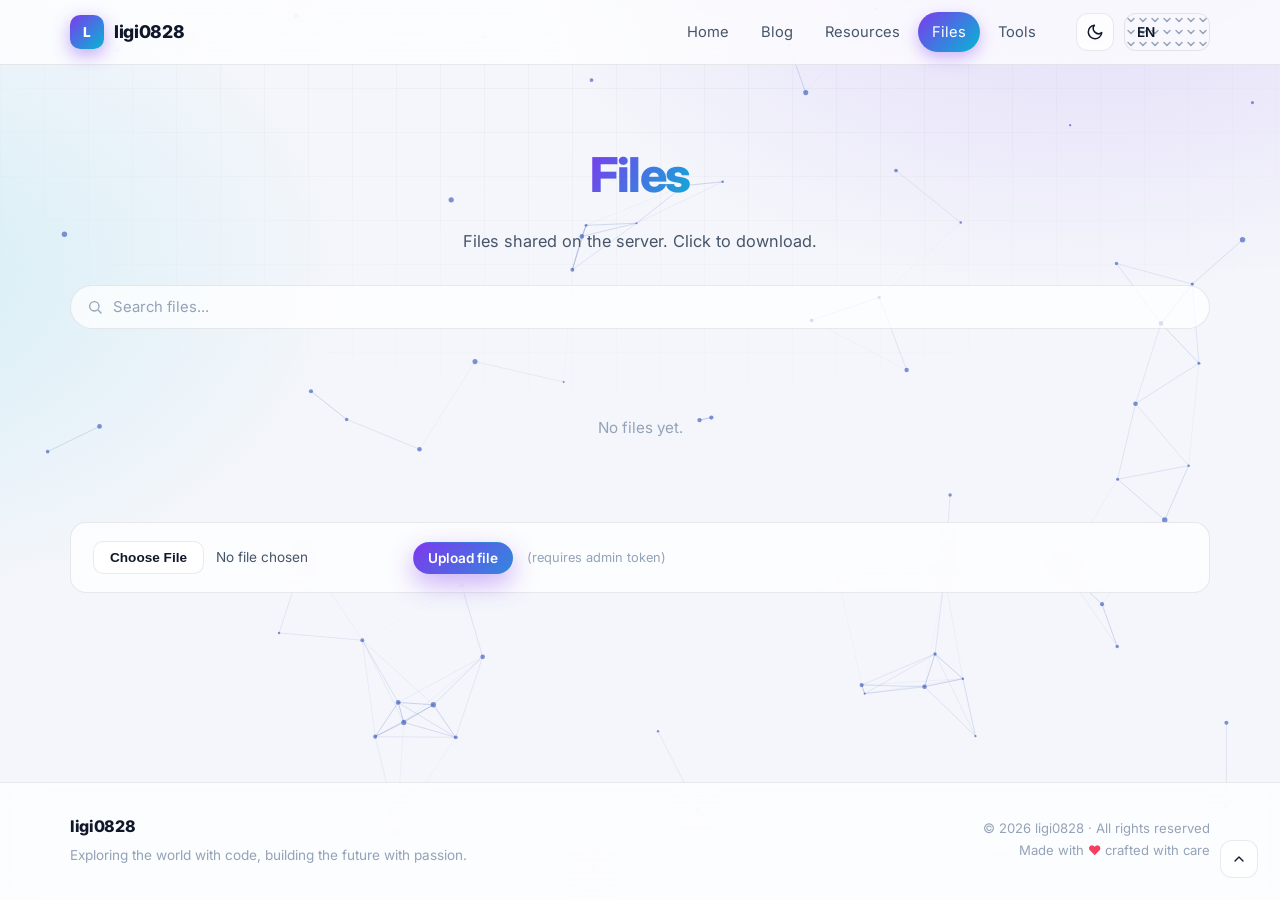
==== files.html @ aa2f769b "Add files via upload" ====
<!DOCTYPE html>
<html lang="zh-CN" data-theme="dark">
<head>
  <meta charset="UTF-8">
  <meta name="viewport" content="width=device-width, initial-scale=1.0">
  <meta name="description" content="ligi0828 的网站文件 — 服务器共享文件下载">
  <meta name="theme-color" content="#0a0e1a">
  <title data-i18n="title.files">网站文件 | ligi0828</title>
  <link rel="icon" href="data:image/svg+xml,%3Csvg xmlns='http://www.w3.org/2000/svg' viewBox='0 0 100 100'%3E%3Cdefs%3E%3ClinearGradient id='g' x1='0' y1='0' x2='1' y2='1'%3E%3Cstop offset='0' stop-color='%237c3aed'/%3E%3Cstop offset='1' stop-color='%2306b6d4'/%3E%3C/linearGradient%3E%3C/defs%3E%3Crect width='100' height='100' rx='24' fill='url(%23g)'/%3E%3Ctext x='50' y='68' font-size='46' font-weight='800' text-anchor='middle' fill='white' font-family='Arial'%3EL%3C/text%3E%3C/svg%3E">
  <link rel="preconnect" href="https://fonts.googleapis.com">
  <link rel="preconnect" href="https://fonts.gstatic.com" crossorigin>
  <link href="https://fonts.googleapis.com/css2?family=Inter:wght@400;600;700;800&display=swap" rel="stylesheet">
  <link rel="stylesheet" href="css/style.css">
</head>
<body data-page="files" class="fade-in">
  <div class="bg"></div>
  <canvas id="particles"></canvas>

  <!-- ================= Nav ================= -->
  <header class="nav">
    <div class="nav-inner">
      <a href="index.html" class="brand">
        <span class="brand-mark">L</span>
        <span>ligi0828</span>
      </a>
      <nav class="nav-links" id="navLinks" aria-label="Main navigation">
        <a href="index.html" class="nav-link" data-i18n="nav.home">首页</a>
        <a href="blog.html" class="nav-link" data-i18n="nav.blog">博客</a>
        <a href="resources.html" class="nav-link" data-i18n="nav.resources">资源</a>
        <a href="files.html" class="nav-link active" data-i18n="nav.files">网站文件</a>
        <a href="tools.html" class="nav-link" data-i18n="nav.tools">网站工具</a>
      </nav>
      <div class="nav-actions">
        <button class="icon-btn" id="themeBtn" data-i18n-aria="theme.toggle" aria-label="切换主题" title="切换主题"></button>
        <select class="lang-select" id="langSelect" aria-label="Language">
          <option value="zh">中文</option>
          <option value="en">EN</option>
          <option value="ru">РУ</option>
          <option value="fr">FR</option>
          <option value="ja">日本語</option>
        </select>
        <button class="icon-btn menu-btn" id="menuBtn" data-i18n-aria="menu.toggle" aria-label="打开菜单">
          <svg width="18" height="18" viewBox="0 0 24 24" fill="none" stroke="currentColor" stroke-width="2" stroke-linecap="round"><path d="M4 7h16M4 12h16M4 17h16"/></svg>
        </button>
      </div>
    </div>
  </header>

  <main>
    <section class="page-head">
      <h1 class="page-title"><span class="grad-text" data-i18n="files.title">网站文件</span></h1>
      <p class="page-sub" data-i18n="files.sub">服务器上共享的文件，点击即可下载。</p>
    </section>

    <div class="toolbar">
      <input type="search" class="search" id="fileSearch" data-i18n-ph="files.search" placeholder="搜索文件...">
    </div>

    <div class="file-list" id="fileList"></div>
    <div id="fileSpinner" class="spin hide"></div>
    <div id="fileEmpty" class="empty hide" data-i18n="files.empty">暂时没有文件。</div>

    <div class="card upload-box hide" id="uploadBox">
      <input type="file" id="uploadInput" data-i18n-aria="files.upload.choose" aria-label="选择文件">
      <button class="btn btn-primary btn-sm" id="uploadBtn" data-i18n="files.upload">上传文件</button>
      <span style="font-size: 0.8rem; color: var(--text-faint)" data-i18n="files.upload.hint">（需要管理员令牌）</span>
    </div>
  </main>

  <!-- ================= Footer ================= -->
  <footer class="footer">
    <div class="footer-inner">
      <div>
        <div class="footer-brand">ligi0828</div>
        <div class="footer-tag" data-i18n="footer.tagline">用代码探索世界，用热爱构建未来。</div>
      </div>
      <div class="footer-right">
        © <span id="year">2026</span> ligi0828 · <span data-i18n="footer.rights">保留所有权利</span><br>
        <span data-i18n="footer.made">用</span> <span class="footer-heart">♥</span> <span data-i18n="footer.made2">精心制作</span>
      </div>
    </div>
  </footer>

  <button class="icon-btn" id="backTop" style="position: fixed; right: 22px; bottom: 22px; z-index: 60" data-i18n-title="back.to.top" title="返回顶部" aria-label="返回顶部">
    <svg width="16" height="16" viewBox="0 0 24 24" fill="none" stroke="currentColor" stroke-width="2" stroke-linecap="round" stroke-linejoin="round"><path d="m18 15-6-6-6 6"/></svg>
  </button>

  <script src="js/i18n.js"></script>
  <script src="js/theme.js"></script>
  <script src="js/particles.js"></script>
  <script src="js/main.js"></script>
  <script src="js/pages/files.js"></script>
</body>
</html>
---- css/style.css ----
/* ============================================================
   ligi0828 — 主站样式 / Main stylesheet
   Dark / Light themes · Glassmorphism · Animations
   ============================================================ */

:root {
  --font: "Inter", "Segoe UI", "PingFang SC", "Microsoft YaHei",
    "Hiragino Sans GB", "Yu Gothic", "Meiryo", sans-serif;
  --mono: "JetBrains Mono", "Consolas", "SF Mono", monospace;

  --accent-1: #7c3aed;
  --accent-2: #06b6d4;
  --accent-3: #f43f5e;

  --nav-h: 64px;
  --radius: 16px;
  --radius-sm: 10px;
  --shadow-lg: 0 24px 60px rgba(15, 23, 42, 0.16);
  --transition: 0.28s cubic-bezier(0.4, 0, 0.2, 1);
}

[data-theme="light"] {
  --bg: #f4f6fb;
  --bg-soft: #ffffff;
  --text: #0f172a;
  --text-soft: #475569;
  --text-faint: #94a3b8;
  --card: rgba(255, 255, 255, 0.72);
  --card-solid: #ffffff;
  --border: rgba(15, 23, 42, 0.09);
  --border-strong: rgba(15, 23, 42, 0.16);
  --nav-bg: rgba(255, 255, 255, 0.72);
  --particle: 30, 64, 175;
  --glow-a: 124, 58, 237;
  --glow-b: 6, 182, 212;
  --input-bg: rgba(15, 23, 42, 0.05);
  --code-bg: #f1f5f9;
  --scroll: #c7d2fe;
  --grid-line: rgba(15, 23, 42, 0.06);
}

[data-theme="dark"] {
  --bg: #0a0e1a;
  --bg-soft: #101626;
  --text: #e5e9f2;
  --text-soft: #9aa5b8;
  --text-faint: #5b6678;
  --card: rgba(255, 255, 255, 0.05);
  --card-solid: #131a2b;
  --border: rgba(255, 255, 255, 0.09);
  --border-strong: rgba(255, 255, 255, 0.18);
  --nav-bg: rgba(10, 14, 26, 0.72);
  --particle: 129, 140, 248;
  --glow-a: 139, 92, 246;
  --glow-b: 34, 211, 238;
  --input-bg: rgba(255, 255, 255, 0.06);
  --code-bg: #0d1322;
  --scroll: #334155;
  --grid-line: rgba(255, 255, 255, 0.05);
}

/* ---------------- Reset & base ---------------- */

*,
*::before,
*::after {
  box-sizing: border-box;
  margin: 0;
  padding: 0;
}

html {
  scroll-behavior: smooth;
}

body {
  font-family: var(--font);
  background: var(--bg);
  color: var(--text);
  line-height: 1.65;
  transition: background var(--transition), color var(--transition);
  overflow-x: hidden;
  min-height: 100vh;
  display: flex;
  flex-direction: column;
}

body.fade-in {
  animation: pageIn 0.5s ease both;
}

@keyframes pageIn {
  from { opacity: 0; transform: translateY(10px); }
  to { opacity: 1; transform: none; }
}

a { color: inherit; text-decoration: none; }
button { font-family: inherit; cursor: pointer; }
input, select, textarea { font-family: inherit; }

::selection {
  background: rgba(var(--glow-a), 0.35);
}

::-webkit-scrollbar { width: 10px; height: 10px; }
::-webkit-scrollbar-track { background: var(--bg); }
::-webkit-scrollbar-thumb {
  background: var(--scroll);
  border-radius: 8px;
  border: 2px solid var(--bg);
}

/* ---------------- Background layers ---------------- */

.bg {
  position: fixed;
  inset: 0;
  z-index: -2;
  background:
    radial-gradient(60rem 40rem at 85% -10%, rgba(var(--glow-a), 0.16), transparent 60%),
    radial-gradient(50rem 35rem at -10% 30%, rgba(var(--glow-b), 0.13), transparent 60%),
    var(--bg);
  transition: background 0.4s ease;
}

.bg::after {
  content: "";
  position: absolute;
  inset: 0;
  background-image:
    linear-gradient(var(--grid-line) 1px, transparent 1px),
    linear-gradient(90deg, var(--grid-line) 1px, transparent 1px);
  background-size: 44px 44px;
  mask-image: radial-gradient(ellipse 90% 70% at 50% 0%, #000 20%, transparent 75%);
  -webkit-mask-image: radial-gradient(ellipse 90% 70% at 50% 0%, #000 20%, transparent 75%);
  opacity: 0.5;
}

#particles {
  position: fixed;
  inset: 0;
  z-index: -1;
  pointer-events: none;
}

main {
  flex: 1;
  width: min(1140px, 92%);
  margin: 0 auto;
  position: relative;
  z-index: 1;
  padding-bottom: 80px;
}

/* ---------------- Navbar ---------------- */

.nav {
  position: sticky;
  top: 0;
  z-index: 50;
  background: var(--nav-bg);
  backdrop-filter: blur(18px);
  -webkit-backdrop-filter: blur(18px);
  border-bottom: 1px solid var(--border);
  transition: background var(--transition);
}

.nav-inner {
  width: min(1140px, 92%);
  margin: 0 auto;
  height: var(--nav-h);
  display: flex;
  align-items: center;
  gap: 18px;
}

.brand {
  display: flex;
  align-items: center;
  gap: 10px;
  font-weight: 800;
  letter-spacing: -0.02em;
  font-size: 1.1rem;
  white-space: nowrap;
}

.brand-mark {
  width: 34px;
  height: 34px;
  border-radius: 10px;
  display: grid;
  place-items: center;
  font-size: 0.85rem;
  font-weight: 800;
  color: #fff;
  background: linear-gradient(135deg, var(--accent-1), var(--accent-2));
  box-shadow: 0 6px 18px rgba(var(--glow-a), 0.45);
  animation: markSpin 12s linear infinite;
}

@keyframes markSpin {
  0%, 100% { transform: rotate(0deg) scale(1); }
  50% { transform: rotate(360deg) scale(1.06); }
}

.nav-links {
  display: flex;
  gap: 4px;
  margin-left: auto;
}

.nav-link {
  position: relative;
  padding: 8px 14px;
  border-radius: 999px;
  font-size: 0.92rem;
  color: var(--text-soft);
  transition: color var(--transition), background var(--transition);
}

.nav-link:hover {
  color: var(--text);
  background: rgba(var(--glow-a), 0.1);
}

.nav-link.active {
  color: #fff;
  background: linear-gradient(135deg, var(--accent-1), var(--accent-2));
  box-shadow: 0 6px 16px rgba(var(--glow-a), 0.35);
}

.nav-actions {
  display: flex;
  align-items: center;
  gap: 10px;
  margin-left: 8px;
}

.icon-btn {
  width: 38px;
  height: 38px;
  border-radius: 12px;
  border: 1px solid var(--border);
  background: var(--card);
  color: var(--text);
  display: grid;
  place-items: center;
  font-size: 1rem;
  transition: all var(--transition);
}

.icon-btn:hover {
  border-color: var(--accent-2);
  transform: translateY(-2px);
  box-shadow: 0 8px 20px rgba(var(--glow-b), 0.3);
}

.lang-select {
  appearance: none;
  -webkit-appearance: none;
  height: 38px;
  padding: 0 30px 0 12px;
  border-radius: 12px;
  border: 1px solid var(--border);
  background: var(--card) var(--select-arrow) no-repeat right 10px center / 12px;
  color: var(--text);
  font-size: 0.85rem;
  font-weight: 600;
  cursor: pointer;
  transition: all var(--transition);
  background-image: url("data:image/svg+xml,%3Csvg xmlns='http://www.w3.org/2000/svg' width='12' height='12' viewBox='0 0 24 24' fill='none' stroke='%2394a3b8' stroke-width='3' stroke-linecap='round'%3E%3Cpath d='m6 9 6 6 6-6'/%3E%3C/svg%3E");
}

.lang-select:hover { border-color: var(--accent-2); }
.lang-select:focus-visible { outline: 2px solid rgba(var(--glow-b), 0.5); outline-offset: 2px; }

.menu-btn { display: none; }

/* ---------------- Buttons ---------------- */

.btn {
  display: inline-flex;
  align-items: center;
  gap: 8px;
  padding: 11px 22px;
  border-radius: 999px;
  font-size: 0.93rem;
  font-weight: 600;
  border: 1px solid transparent;
  transition: all var(--transition);
  white-space: nowrap;
}

.btn-primary {
  color: #fff;
  background: linear-gradient(135deg, var(--accent-1), var(--accent-2));
  background-size: 160% 160%;
  box-shadow: 0 10px 26px rgba(var(--glow-a), 0.4);
}

.btn-primary:hover {
  background-position: 100% 50%;
  transform: translateY(-2px);
  box-shadow: 0 14px 34px rgba(var(--glow-a), 0.55);
}

.btn-ghost {
  color: var(--text);
  background: var(--card);
  border-color: var(--border);
  backdrop-filter: blur(8px);
}

.btn-ghost:hover {
  border-color: var(--accent-2);
  transform: translateY(-2px);
}

.btn:disabled { opacity: 0.5; pointer-events: none; }

.btn-sm { padding: 7px 14px; font-size: 0.85rem; }

/* ---------------- Hero (home) ---------------- */

.hero {
  padding: 90px 0 60px;
  text-align: center;
  position: relative;
}

.hero-badge {
  display: inline-flex;
  align-items: center;
  gap: 8px;
  padding: 7px 16px;
  border-radius: 999px;
  border: 1px solid var(--border-strong);
  background: var(--card);
  font-size: 0.82rem;
  color: var(--text-soft);
  backdrop-filter: blur(8px);
  margin-bottom: 28px;
}

.hero-badge .dot {
  width: 8px;
  height: 8px;
  border-radius: 50%;
  background: #22c55e;
  box-shadow: 0 0 10px #22c55e;
  animation: pulseDot 2s ease infinite;
}

@keyframes pulseDot {
  0%, 100% { transform: scale(1); opacity: 1; }
  50% { transform: scale(1.5); opacity: 0.6; }
}

.hero-title {
  font-size: clamp(2.4rem, 6.5vw, 4.2rem);
  font-weight: 800;
  letter-spacing: -0.03em;
  line-height: 1.15;
}

.grad-text {
  background: linear-gradient(120deg, var(--accent-1), var(--accent-2), var(--accent-3));
  background-size: 220% 220%;
  -webkit-background-clip: text;
  background-clip: text;
  -webkit-text-fill-color: transparent;
  color: transparent;
  animation: gradShift 6s ease infinite;
}

@keyframes gradShift {
  0%, 100% { background-position: 0% 50%; }
  50% { background-position: 100% 50%; }
}

.type-line {
  margin-top: 18px;
  font-size: clamp(1.05rem, 2.4vw, 1.35rem);
  color: var(--text-soft);
  min-height: 2em;
}

.type-cursor {
  display: inline-block;
  width: 3px;
  height: 1.15em;
  background: var(--accent-2);
  vertical-align: -0.2em;
  margin-left: 4px;
  animation: blink 0.9s steps(1) infinite;
}

@keyframes blink { 50% { opacity: 0; } }

.hero-desc {
  max-width: 640px;
  margin: 20px auto 0;
  color: var(--text-soft);
  font-size: 1.02rem;
}

.hero-actions {
  margin-top: 34px;
  display: flex;
  justify-content: center;
  gap: 14px;
  flex-wrap: wrap;
}

/* ---------------- Stats ---------------- */

.stats {
  display: grid;
  grid-template-columns: repeat(auto-fit, minmax(150px, 1fr));
  gap: 16px;
  margin: 46px 0 10px;
}

.stat {
  background: var(--card);
  border: 1px solid var(--border);
  border-radius: var(--radius);
  padding: 22px 16px;
  text-align: center;
  backdrop-filter: blur(10px);
  transition: transform var(--transition), box-shadow var(--transition), border-color var(--transition);
}

.stat:hover {
  transform: translateY(-4px);
  border-color: rgba(var(--glow-b), 0.5);
  box-shadow: 0 16px 34px rgba(var(--glow-b), 0.18);
}

.stat-num {
  font-size: 1.9rem;
  font-weight: 800;
  font-variant-numeric: tabular-nums;
  background: linear-gradient(135deg, var(--accent-1), var(--accent-2));
  -webkit-background-clip: text;
  background-clip: text;
  -webkit-text-fill-color: transparent;
}

.stat-label {
  margin-top: 4px;
  font-size: 0.85rem;
  color: var(--text-soft);
}

/* ---------------- Sections & cards ---------------- */

.section { margin-top: 64px; }

.section-head {
  display: flex;
  align-items: flex-end;
  justify-content: space-between;
  gap: 16px;
  margin-bottom: 22px;
  flex-wrap: wrap;
}

.section-title {
  font-size: 1.55rem;
  font-weight: 800;
  letter-spacing: -0.02em;
}

.section-title::before {
  content: "";
  display: inline-block;
  width: 10px;
  height: 26px;
  margin-right: 12px;
  border-radius: 4px;
  background: linear-gradient(180deg, var(--accent-1), var(--accent-2));
  vertical-align: -4px;
}

.link-more {
  color: var(--accent-2);
  font-weight: 600;
  font-size: 0.9rem;
  display: inline-flex;
  align-items: center;
  gap: 6px;
  transition: gap var(--transition);
}

.link-more:hover { gap: 10px; }

.card {
  background: var(--card);
  border: 1px solid var(--border);
  border-radius: var(--radius);
  backdrop-filter: blur(10px);
  transition: transform var(--transition), box-shadow var(--transition), border-color var(--transition);
}

.card:hover {
  transform: translateY(-5px);
  border-color: rgba(var(--glow-b), 0.45);
  box-shadow: var(--shadow-lg);
}

/* Grids */
.grid { display: grid; gap: 18px; }
.grid-3 { grid-template-columns: repeat(auto-fill, minmax(300px, 1fr)); }
.grid-2 { grid-template-columns: repeat(auto-fill, minmax(320px, 1fr)); }
.grid-4 { grid-template-columns: repeat(auto-fill, minmax(220px, 1fr)); }

/* ---------------- Post cards (blog & home) ---------------- */

.post-card {
  padding: 22px;
  display: flex;
  flex-direction: column;
  gap: 12px;
}

.post-tag {
  align-self: flex-start;
  font-size: 0.72rem;
  font-weight: 700;
  letter-spacing: 0.06em;
  text-transform: uppercase;
  padding: 4px 10px;
  border-radius: 999px;
  color: #fff;
  background: linear-gradient(135deg, var(--accent-1), var(--accent-2));
}

.post-tag.t2 { background: linear-gradient(135deg, #f59e0b, #f43f5e); }
.post-tag.t3 { background: linear-gradient(135deg, #10b981, #06b6d4); }
.post-tag.t4 { background: linear-gradient(135deg, #8b5cf6, #ec4899); }

.post-card h3 { font-size: 1.08rem; font-weight: 700; line-height: 1.4; }

.post-meta {
  font-size: 0.8rem;
  color: var(--text-faint);
  display: flex;
  gap: 12px;
  align-items: center;
}

.post-excerpt {
  font-size: 0.92rem;
  color: var(--text-soft);
  display: -webkit-box;
  -webkit-line-clamp: 3;
  -webkit-box-orient: vertical;
  overflow: hidden;
}

.post-body {
  margin-top: 8px;
  padding-top: 16px;
  border-top: 1px dashed var(--border-strong);
  display: none;
  flex-direction: column;
  gap: 12px;
  font-size: 0.95rem;
  color: var(--text-soft);
  animation: pageIn 0.4s ease both;
}

.post-card.open .post-body { display: flex; }

.post-body h3, .post-body h4 { color: var(--text); margin-top: 8px; }
.post-body code {
  font-family: var(--mono);
  font-size: 0.85em;
  background: var(--code-bg);
  padding: 2px 7px;
  border-radius: 6px;
  border: 1px solid var(--border);
}
.post-body pre {
  background: var(--code-bg);
  border: 1px solid var(--border);
  border-radius: var(--radius-sm);
  padding: 14px 16px;
  overflow-x: auto;
  font-family: var(--mono);
  font-size: 0.85rem;
}
.post-body ul { padding-left: 22px; }
.post-body a { color: var(--accent-2); border-bottom: 1px dashed currentColor; }

/* ---------------- Toolbar / pills ---------------- */

.toolbar {
  display: flex;
  gap: 12px;
  flex-wrap: wrap;
  align-items: center;
  margin-bottom: 26px;
}

.search {
  flex: 1;
  min-width: 240px;
  height: 44px;
  padding: 0 16px 0 42px;
  border-radius: 999px;
  border: 1px solid var(--border);
  background: var(--card) url("data:image/svg+xml,%3Csvg xmlns='http://www.w3.org/2000/svg' width='16' height='16' viewBox='0 0 24 24' fill='none' stroke='%2394a3b8' stroke-width='2' stroke-linecap='round'%3E%3Ccircle cx='11' cy='11' r='7'/%3E%3Cpath d='m21 21-4-4'/%3E%3C/svg%3E") no-repeat 16px center;
  color: var(--text);
  font-size: 0.93rem;
  transition: all var(--transition);
}

.search::placeholder { color: var(--text-faint); }
.search:focus {
  outline: none;
  border-color: var(--accent-2);
  box-shadow: 0 0 0 4px rgba(var(--glow-b), 0.15);
}

.pills { display: flex; gap: 8px; flex-wrap: wrap; }

.pill {
  padding: 8px 16px;
  border-radius: 999px;
  border: 1px solid var(--border);
  background: var(--card);
  color: var(--text-soft);
  font-size: 0.85rem;
  font-weight: 600;
  transition: all var(--transition);
}

.pill:hover { border-color: var(--accent-2); color: var(--text); }

.pill.active {
  color: #fff;
  background: linear-gradient(135deg, var(--accent-1), var(--accent-2));
  border-color: transparent;
  box-shadow: 0 6px 16px rgba(var(--glow-a), 0.35);
}

.empty {
  text-align: center;
  padding: 60px 20px;
  color: var(--text-faint);
  font-size: 0.95rem;
}

/* ---------------- Resources ---------------- */

.res-card {
  padding: 22px;
  display: flex;
  flex-direction: column;
  gap: 10px;
  position: relative;
  overflow: hidden;
}

.res-icon {
  width: 46px;
  height: 46px;
  border-radius: 13px;
  display: grid;
  place-items: center;
  font-weight: 800;
  font-size: 1.15rem;
  color: #fff;
  background: linear-gradient(135deg, var(--accent-1), var(--accent-2));
  box-shadow: 0 8px 20px rgba(var(--glow-a), 0.35);
}

.res-icon.i2 { background: linear-gradient(135deg, #f59e0b, #f43f5e); }
.res-icon.i3 { background: linear-gradient(135deg, #10b981, #06b6d4); }
.res-icon.i4 { background: linear-gradient(135deg, #8b5cf6, #ec4899); }
.res-icon.i5 { background: linear-gradient(135deg, #0ea5e9, #6366f1); }

.res-card h3 { font-size: 1.05rem; font-weight: 700; }
.res-card p { font-size: 0.9rem; color: var(--text-soft); flex: 1; }
.res-cat { font-size: 0.74rem; color: var(--text-faint); letter-spacing: 0.05em; text-transform: uppercase; }

/* ---------------- Files ---------------- */

.file-list {
  display: flex;
  flex-direction: column;
  gap: 10px;
}

.file-row {
  display: flex;
  align-items: center;
  gap: 16px;
  padding: 14px 18px;
  flex-wrap: wrap;
}

.file-icon {
  width: 42px;
  height: 42px;
  flex: none;
  border-radius: 11px;
  display: grid;
  place-items: center;
  font-size: 0.7rem;
  font-weight: 800;
  letter-spacing: 0.03em;
  color: #fff;
}

.file-icon.folder { background: linear-gradient(135deg, #f59e0b, #f97316); }
.file-icon.zip { background: linear-gradient(135deg, #a855f7, #7c3aed); }
.file-icon.pdf { background: linear-gradient(135deg, #ef4444, #f97316); }
.file-icon.img { background: linear-gradient(135deg, #10b981, #06b6d4); }
.file-icon.doc, .file-icon.txt { background: linear-gradient(135deg, #3b82f6, #6366f1); }
.file-icon.code { background: linear-gradient(135deg, #64748b, #334155); }
.file-icon.other { background: linear-gradient(135deg, #64748b, #475569); }

.file-info { flex: 1; min-width: 160px; }
.file-name { font-weight: 700; font-size: 0.95rem; word-break: break-all; }
.file-meta { font-size: 0.78rem; color: var(--text-faint); margin-top: 2px; }

.upload-box {
  margin-top: 22px;
  padding: 18px 22px;
  display: flex;
  align-items: center;
  gap: 14px;
  flex-wrap: wrap;
}

.upload-box input[type="file"] {
  font-size: 0.85rem;
  color: var(--text-soft);
}

.upload-box input[type="file"]::file-selector-button {
  margin-right: 12px;
  padding: 8px 16px;
  border-radius: 10px;
  border: 1px solid var(--border);
  background: var(--card-solid);
  color: var(--text);
  font-weight: 600;
  font-size: 0.85rem;
  cursor: pointer;
  transition: all var(--transition);
}

.upload-box input[type="file"]::file-selector-button:hover {
  border-color: var(--accent-2);
}

/* ---------------- Tools ---------------- */

.tool-grid { grid-template-columns: repeat(auto-fill, minmax(330px, 1fr)); }

.tool-card { padding: 22px; display: flex; flex-direction: column; gap: 14px; }

.tool-head { display: flex; align-items: center; gap: 12px; }

.tool-icon {
  width: 42px;
  height: 42px;
  flex: none;
  border-radius: 12px;
  display: grid;
  place-items: center;
  font-size: 1.2rem;
  color: #fff;
  background: linear-gradient(135deg, var(--accent-1), var(--accent-2));
  box-shadow: 0 8px 18px rgba(var(--glow-a), 0.35);
}

.tool-card h3 { font-size: 1.02rem; font-weight: 700; }
.tool-desc { font-size: 0.85rem; color: var(--text-faint); }

.tool-body { display: flex; flex-direction: column; gap: 12px; flex: 1; }

.ta {
  width: 100%;
  min-height: 110px;
  resize: vertical;
  padding: 12px 14px;
  border-radius: var(--radius-sm);
  border: 1px solid var(--border);
  background: var(--input-bg);
  color: var(--text);
  font-family: var(--mono);
  font-size: 0.85rem;
  line-height: 1.6;
  transition: border-color var(--transition), box-shadow var(--transition);
}

.ta:focus {
  outline: none;
  border-color: var(--accent-2);
  box-shadow: 0 0 0 4px rgba(var(--glow-b), 0.15);
}

.ta::placeholder { color: var(--text-faint); }

.tool-row { display: flex; gap: 10px; flex-wrap: wrap; align-items: center; }

.tool-out {
  flex: 1;
  min-height: 60px;
  max-height: 200px;
  overflow: auto;
  padding: 10px 14px;
  border-radius: var(--radius-sm);
  background: var(--code-bg);
  border: 1px solid var(--border);
  font-family: var(--mono);
  font-size: 0.8rem;
  color: var(--text-soft);
  white-space: pre-wrap;
  word-break: break-all;
}

/* ---------------- Footer ---------------- */

.footer {
  margin-top: auto;
  border-top: 1px solid var(--border);
  background: var(--nav-bg);
  backdrop-filter: blur(18px);
  padding: 30px 0 34px;
  position: relative;
  z-index: 1;
}

.footer-inner {
  width: min(1140px, 92%);
  margin: 0 auto;
  display: flex;
  flex-wrap: wrap;
  align-items: center;
  justify-content: space-between;
  gap: 16px;
}

.footer-brand { font-weight: 800; letter-spacing: -0.02em; }
.footer-tag { font-size: 0.85rem; color: var(--text-faint); margin-top: 4px; }
.footer-right { text-align: right; font-size: 0.82rem; color: var(--text-faint); }
.footer-heart { color: var(--accent-3); }

/* ---------------- Toast ---------------- */

.toast {
  position: fixed;
  left: 50%;
  bottom: 34px;
  transform: translate(-50%, 20px);
  background: var(--card-solid);
  color: var(--text);
  border: 1px solid var(--border-strong);
  padding: 12px 22px;
  border-radius: 999px;
  font-size: 0.9rem;
  font-weight: 600;
  box-shadow: var(--shadow-lg);
  opacity: 0;
  pointer-events: none;
  transition: all 0.35s cubic-bezier(0.34, 1.56, 0.64, 1);
  z-index: 100;
}

.toast.show {
  opacity: 1;
  transform: translate(-50%, 0);
}

/* ---------------- Reveal on scroll ---------------- */

.reveal {
  opacity: 0;
  transform: translateY(26px);
  transition: opacity 0.7s ease, transform 0.7s cubic-bezier(0.22, 1, 0.36, 1);
}

.reveal.visible { opacity: 1; transform: none; }

/* ---------------- Page header (sub pages) ---------------- */

.page-head {
  padding: 70px 0 30px;
  text-align: center;
}

.page-title {
  font-size: clamp(2rem, 5vw, 3rem);
  font-weight: 800;
  letter-spacing: -0.03em;
}

.page-sub {
  max-width: 620px;
  margin: 14px auto 0;
  color: var(--text-soft);
  font-size: 1.02rem;
}

/* ---------------- Misc ---------------- */

.hide { display: none !important; }

.spin {
  width: 22px;
  height: 22px;
  border: 3px solid var(--border-strong);
  border-top-color: var(--accent-2);
  border-radius: 50%;
  margin: 40px auto;
  animation: spin 0.8s linear infinite;
}

@keyframes spin { to { transform: rotate(360deg); } }

/* ---------------- Responsive ---------------- */

@media (max-width: 860px) {
  .menu-btn { display: grid; }
  .nav-links {
    position: absolute;
    top: var(--nav-h);
    left: 0;
    right: 0;
    flex-direction: column;
    padding: 14px;
    gap: 6px;
    background: var(--nav-bg);
    backdrop-filter: blur(20px);
    border-bottom: 1px solid var(--border);
    transform-origin: top;
    animation: menuIn 0.25s ease both;
    display: none;
  }
  .nav-links.open { display: flex; }
  .nav-link { padding: 12px 16px; border-radius: 12px; }
  .footer-right { text-align: left; }
}

@keyframes menuIn {
  from { opacity: 0; transform: translateY(-8px); }
  to { opacity: 1; transform: none; }
}

@media (max-width: 480px) {
  .hero { padding-top: 56px; }
  .hero-actions .btn { flex: 1; justify-content: center; }
}

@media (prefers-reduced-motion: reduce) {
  *, *::before, *::after {
    animation-duration: 0.01ms !important;
    animation-iteration-count: 1 !important;
    transition-duration: 0.01ms !important;
  }
}
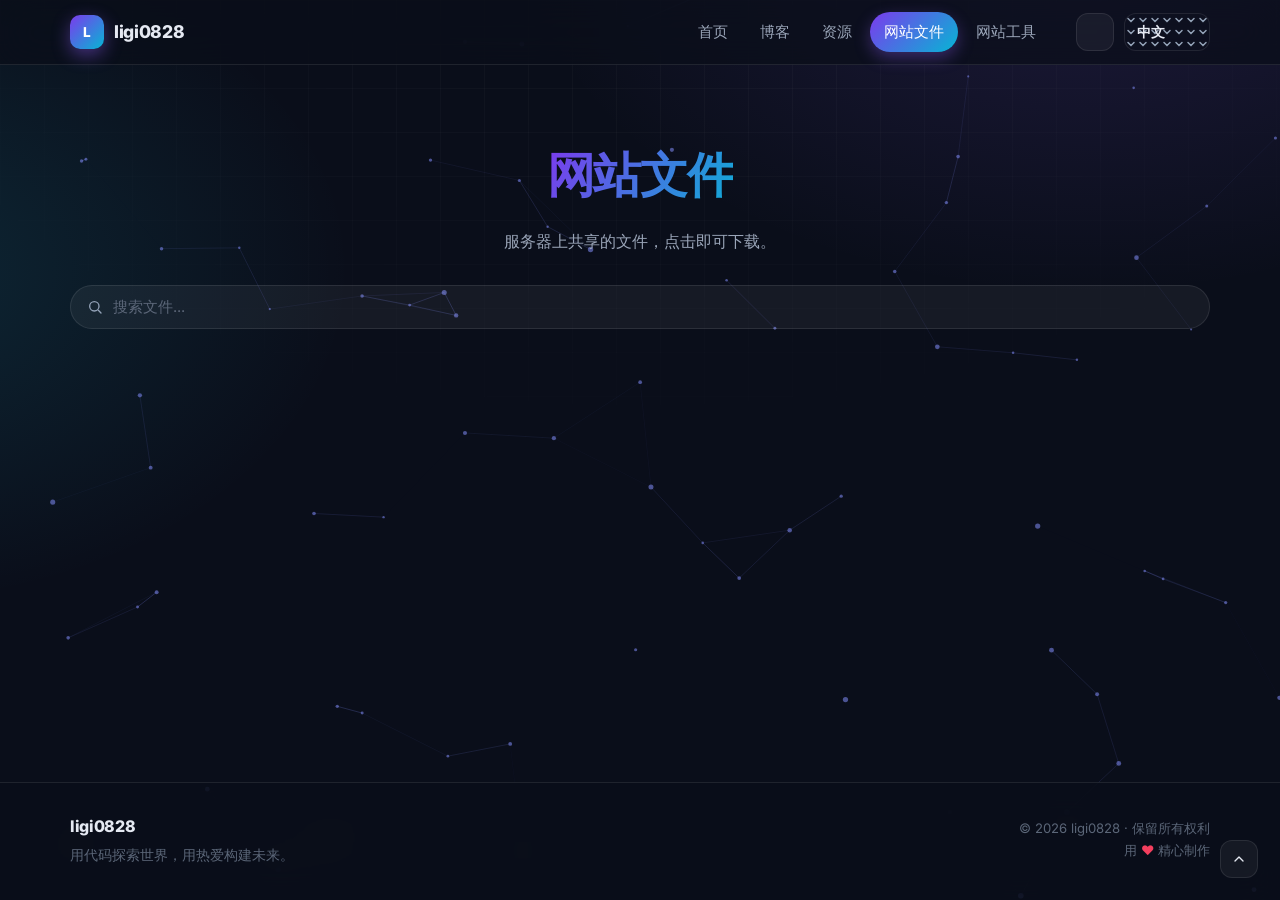
==== commit 1d68d3c0: "Remove upload box from files.html Removed the upload box section from the file." ====
--- a/files.html
+++ b/files.html
@@ -56,15 +56,11 @@
       <input type="search" class="search" id="fileSearch" data-i18n-ph="files.search" placeholder="搜索文件...">
     </div>
 
+    <div class="pills" id="filePathBar" style="margin-bottom: 14px"></div>
+
     <div class="file-list" id="fileList"></div>
     <div id="fileSpinner" class="spin hide"></div>
     <div id="fileEmpty" class="empty hide" data-i18n="files.empty">暂时没有文件。</div>
-
-    <div class="card upload-box hide" id="uploadBox">
-      <input type="file" id="uploadInput" data-i18n-aria="files.upload.choose" aria-label="选择文件">
-      <button class="btn btn-primary btn-sm" id="uploadBtn" data-i18n="files.upload">上传文件</button>
-      <span style="font-size: 0.8rem; color: var(--text-faint)" data-i18n="files.upload.hint">（需要管理员令牌）</span>
-    </div>
   </main>
 
   <!-- ================= Footer ================= -->
@@ -91,4 +87,4 @@
   <script src="js/main.js"></script>
   <script src="js/pages/files.js"></script>
 </body>
-</html>+</html>
